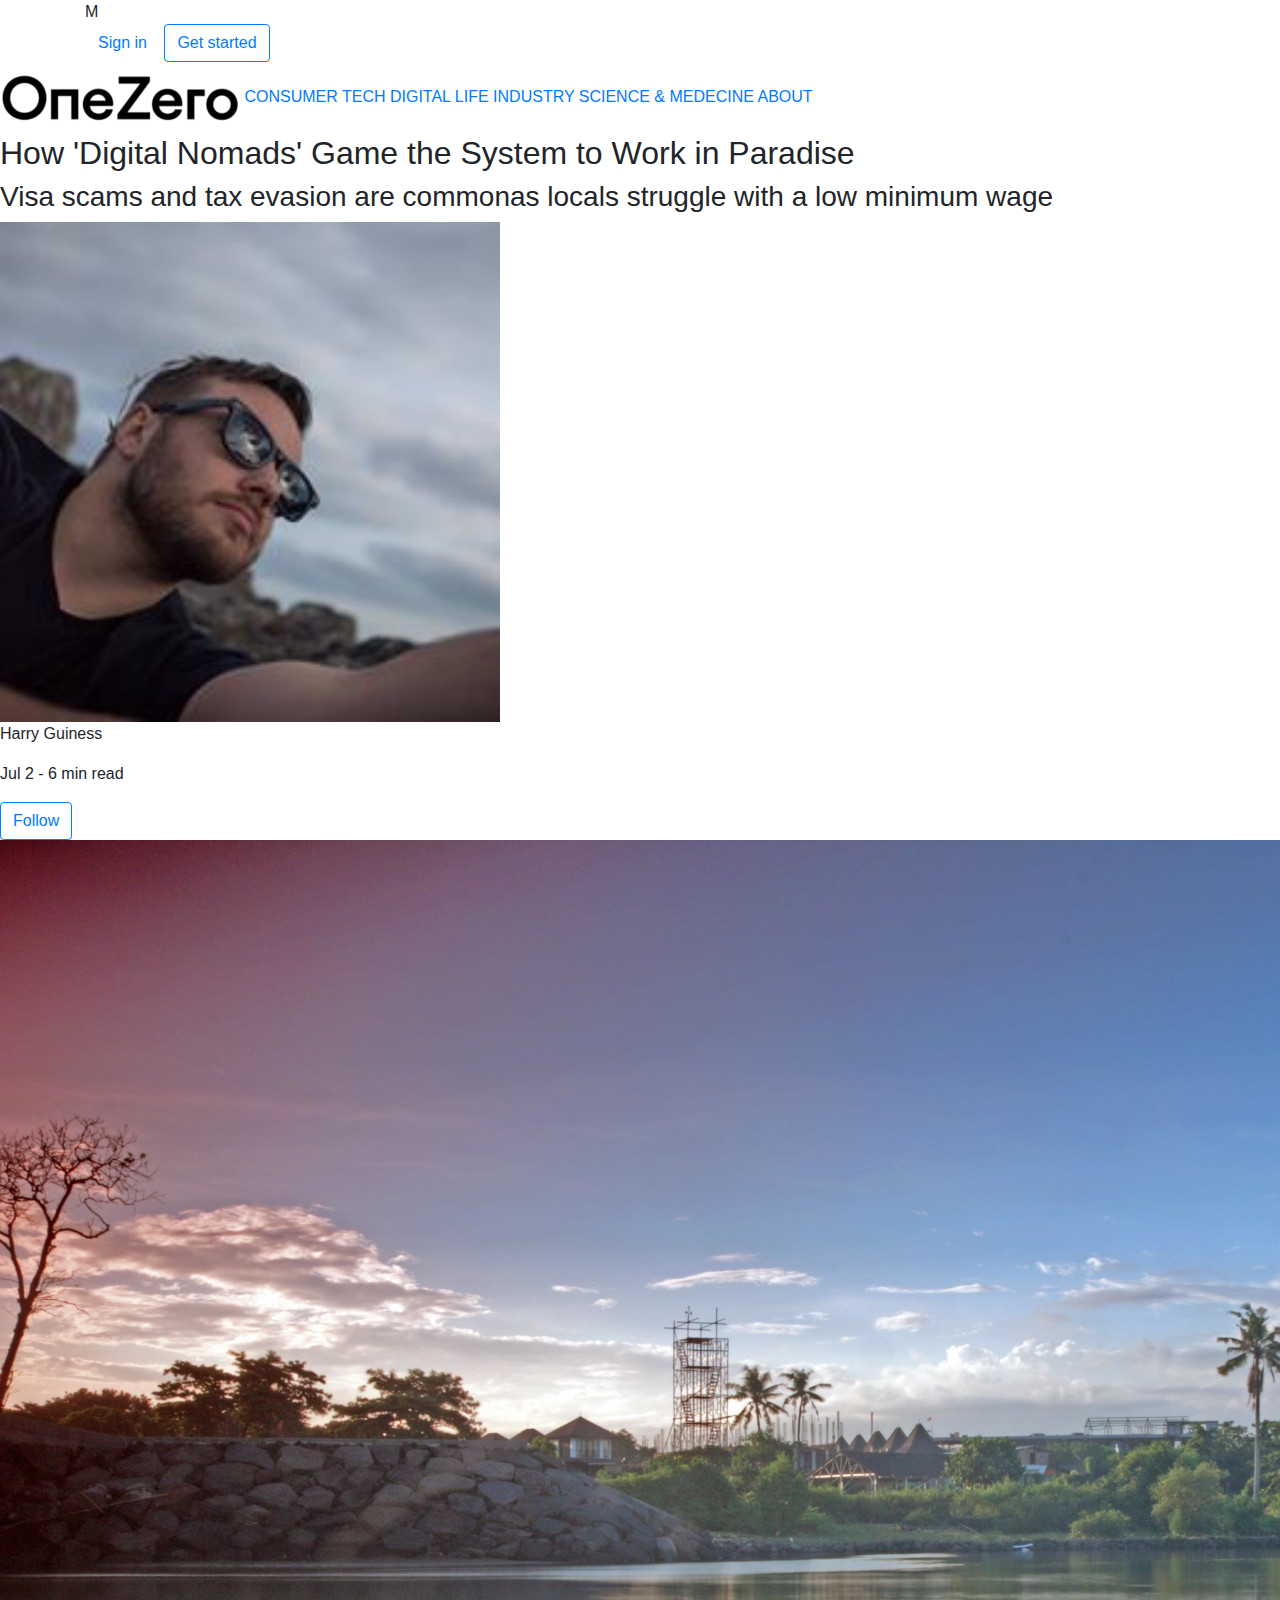
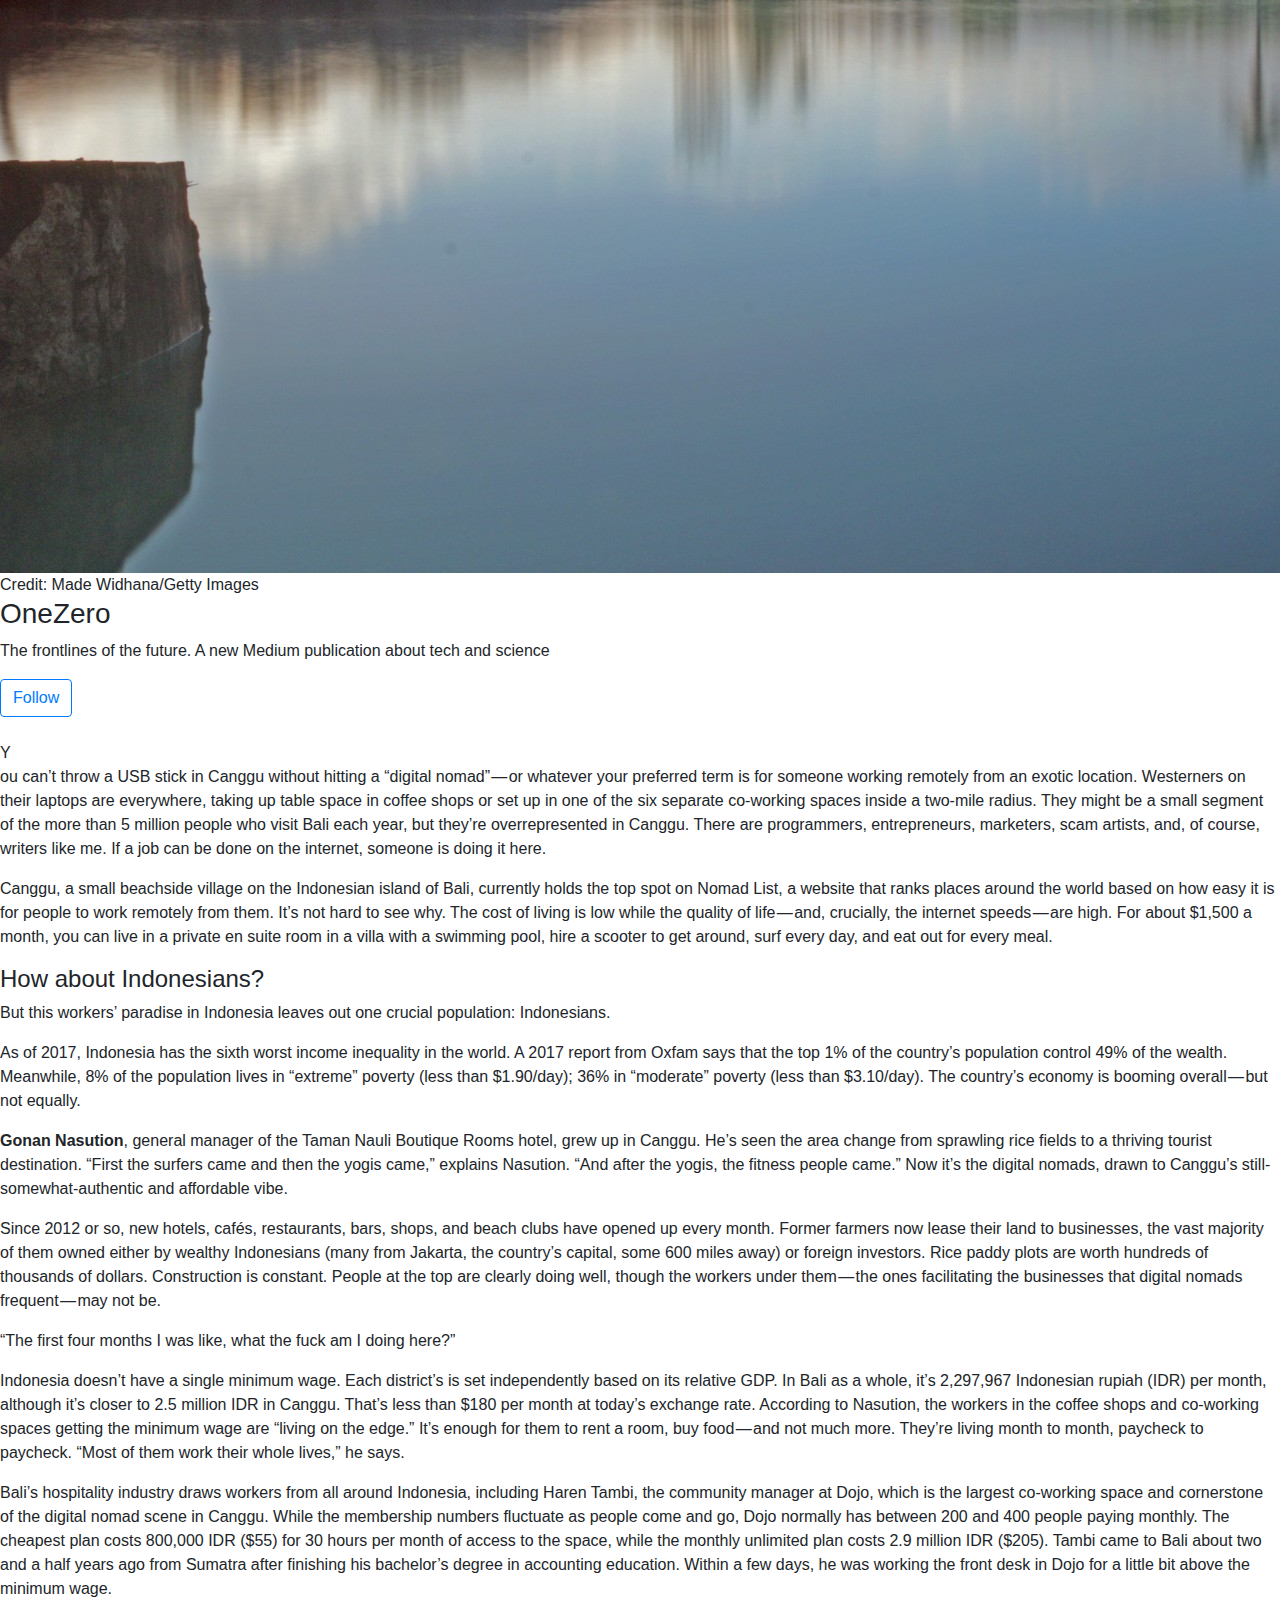
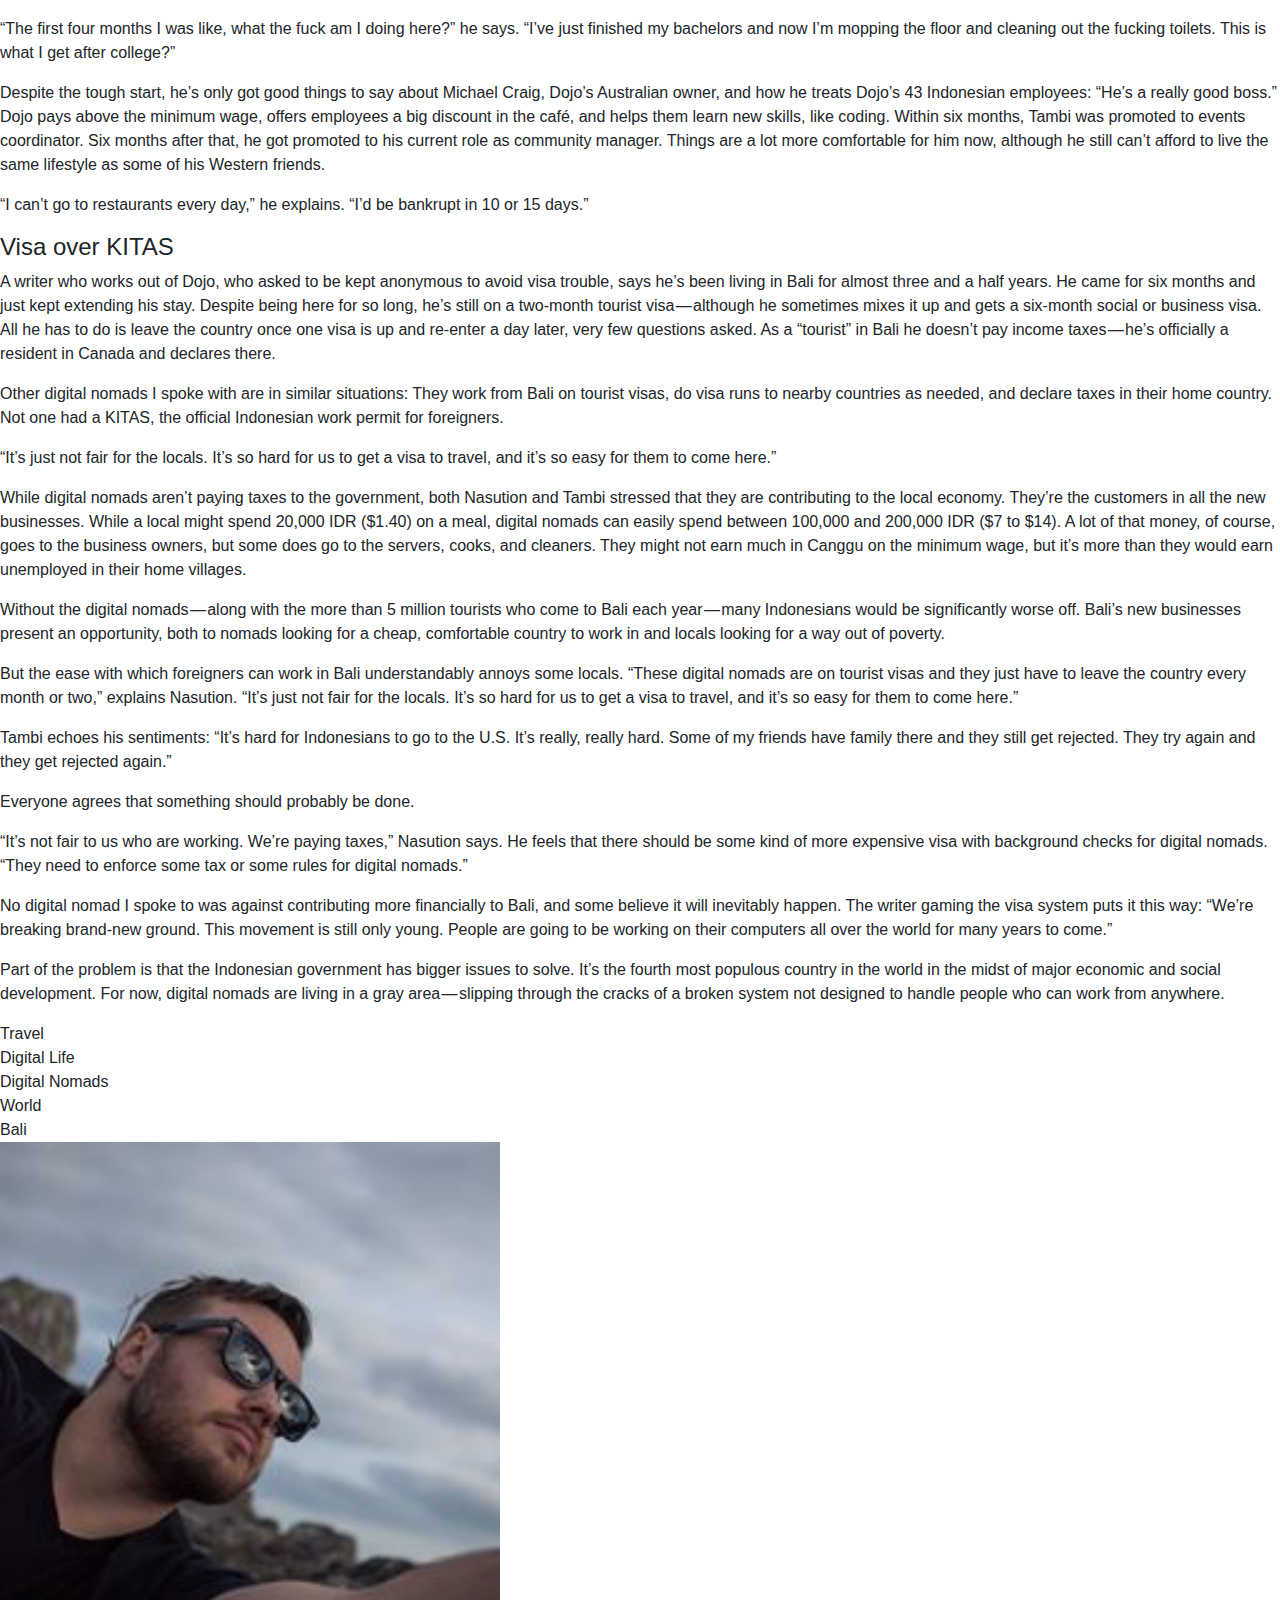
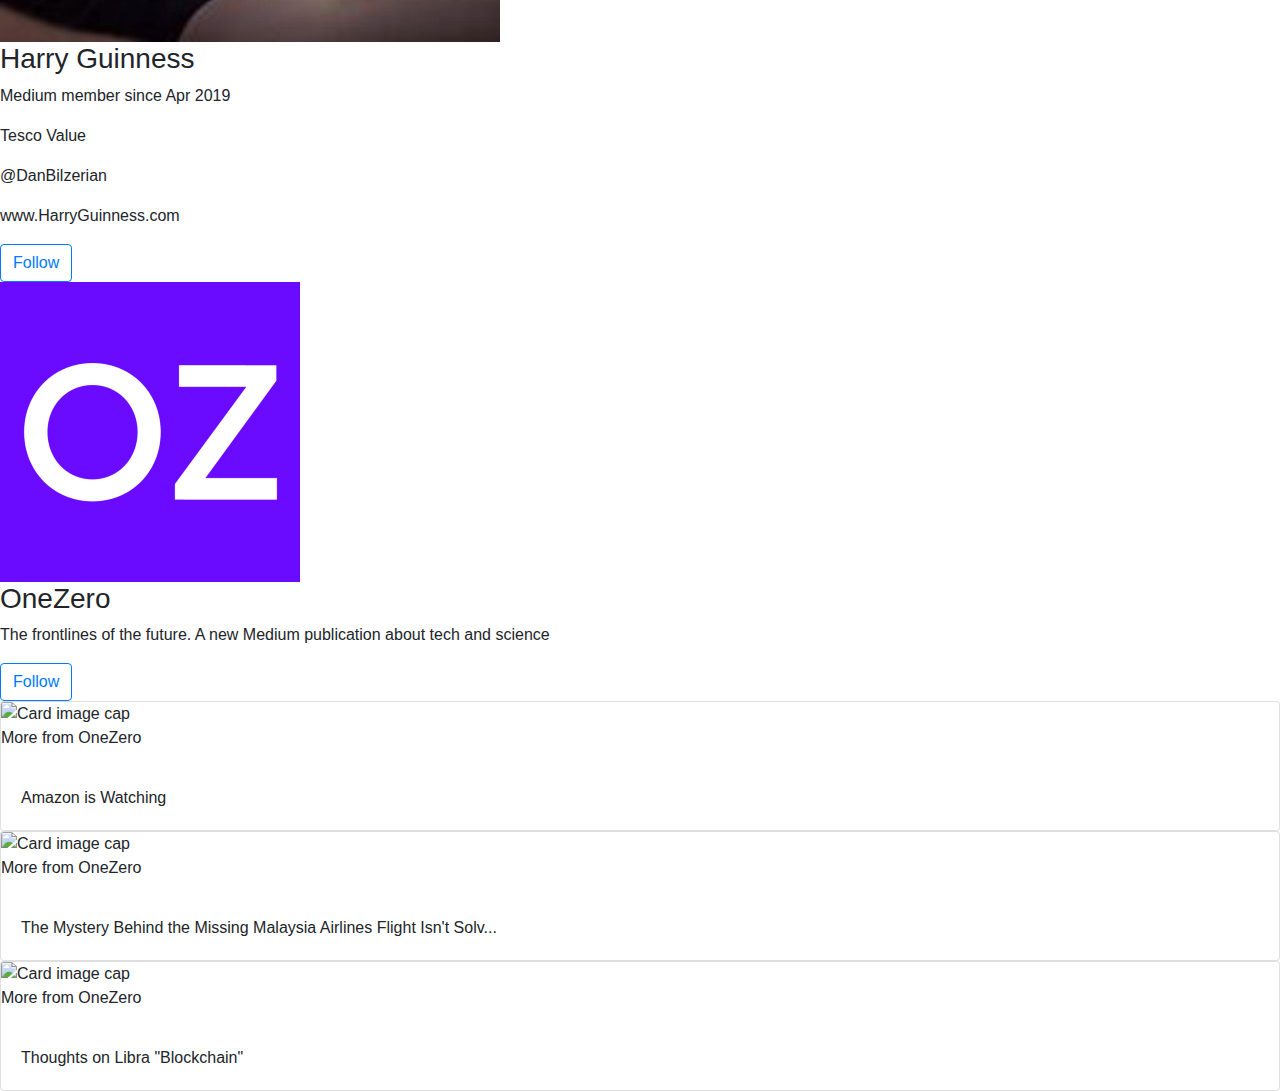
==== Integration - Reproduire une page/index.html @ c88a00ce "Add files via upload" ====
<!DOCTYPE html>
<html lang="en">
<head>
    <meta charset="UTF-8">
    <meta name="viewport" content="width=device-width, initial-scale=1.0">
    <link rel="stylesheet" href="https://stackpath.bootstrapcdn.com/bootstrap/4.3.0/css/bootstrap.min.css">
    <script src="https://code.jquery.com/jquery-3.3.1.slim.min.js"></script>
    <script src="https://cdnjs.cloudflare.com/ajax/libs/popper.js/1.14.7/umd/popper.min.js"></script>
    <script src="https://stackpath.bootstrapcdn.com/bootstrap/4.3.0/js/bootstrap.min.js"></script>
    <link rel="stylesheet" href="style.css">
    <title>Document</title>
</head>
<body>
    <header>
        <div class="container barre-haut">
            <div class="M haut-gauche">M</div>
            <button type="button" class="btn btn-link">Sign in</button>
            <button type="button" class="btn btn-outline-primary">Get started</button>
        </div>
        <nav class="barre-bas">
            <img src="one-zero.png" alt="">
            <a href="">CONSUMER TECH</a>
            <a href="">DIGITAL LIFE</a>
            <a href="">INDUSTRY</a>
            <a href="">SCIENCE & MEDECINE</a>
            <a href="">ABOUT</a>
        </nav>
    </header>
    <section class="titre">
        <h2>How 'Digital Nomads' Game the System to Work in Paradise</h2>
        <h3>Visa scams and tax evasion are commonas locals struggle with a low minimum wage</h3>
    </section>
    <aside class="section-auteur">
        <img src="harry.jpg" alt="">
        <div class="auteur">
            <p>Harry Guiness</p>
            <p>Jul 2 - 6 min read</p>
        </div>    
        <button type="button" class="btn btn-outline-primary">Follow</button>
    </aside>
    <section class="image">
        <img src="paradise.jpg" alt="">
        <figcaption>Credit: Made Widhana/Getty Images</figcaption>
    </section>
    <section class="page-principale">
        <aside>
            <div class="aside-haut">
                <h3>OneZero</h3>
                <p>The frontlines of the future. A new Medium publication about tech and science</p>
                <button type="button" class="btn btn-outline-primary">Follow</button>
            </div>
            <div class="aside-bas">
                <img src="" alt="">
                <img src="" alt="">
                <img src="" alt="">
                <img src="" alt="">
            </div>    
        </aside>
        <section class="article">
            <span>Y</span><p>ou can’t throw a USB stick in Canggu without hitting a “digital nomad” — or whatever your preferred term is for someone working remotely from an exotic location. Westerners on their laptops are everywhere, taking up table space in coffee shops or set up in one of the six separate co-working spaces inside a two-mile radius. They might be a small segment of the more than 5 million people who visit Bali each year, but they’re overrepresented in Canggu. There are programmers, entrepreneurs, marketers, scam artists, and, of course, writers like me. If a job can be done on the internet, someone is doing it here.</p>
            <p>Canggu, a small beachside village on the Indonesian island of Bali, currently holds the top spot on Nomad List, a website that ranks places around the world based on how easy it is for people to work remotely from them. It’s not hard to see why. The cost of living is low while the quality of life — and, crucially, the internet speeds — are high. For about $1,500 a month, you can live in a private en suite room in a villa with a swimming pool, hire a scooter to get around, surf every day, and eat out for every meal.</p>
            <h4>How about Indonesians?</h4>
            <p>But this workers’ paradise in Indonesia leaves out one crucial population: Indonesians.</p>
            <p>As of 2017, Indonesia has the sixth worst income inequality in the world. A 2017 report from Oxfam says that the top 1% of the country’s population control 49% of the wealth. Meanwhile, 8% of the population lives in “extreme” poverty (less than $1.90/day); 36% in “moderate” poverty (less than $3.10/day). The country’s economy is booming overall — but not equally.</p>
            <p><strong>Gonan Nasution</strong>, general manager of the Taman Nauli Boutique Rooms hotel, grew up in Canggu. He’s seen the area change from sprawling rice fields to a thriving tourist destination. “First the surfers came and then the yogis came,” explains Nasution. “And after the yogis, the fitness people came.” Now it’s the digital nomads, drawn to Canggu’s still-somewhat-authentic and affordable vibe.</p>
            <p>Since 2012 or so, new hotels, cafés, restaurants, bars, shops, and beach clubs have opened up every month. Former farmers now lease their land to businesses, the vast majority of them owned either by wealthy Indonesians (many from Jakarta, the country’s capital, some 600 miles away) or foreign investors. Rice paddy plots are worth hundreds of thousands of dollars. Construction is constant. People at the top are clearly doing well, though the workers under them — the ones facilitating the businesses that digital nomads frequent — may not be.</p>
            <blockquote>“The first four months I was like, what the fuck am I doing here?”</blockquote>
            <p>Indonesia doesn’t have a single minimum wage. Each district’s is set independently based on its relative GDP. In Bali as a whole, it’s 2,297,967 Indonesian rupiah (IDR) per month, although it’s closer to 2.5 million IDR in Canggu. That’s less than $180 per month at today’s exchange rate. According to Nasution, the workers in the coffee shops and co-working spaces getting the minimum wage are “living on the edge.” It’s enough for them to rent a room, buy food — and not much more. They’re living month to month, paycheck to paycheck. “Most of them work their whole lives,” he says.</p>
            <p>Bali’s hospitality industry draws workers from all around Indonesia, including Haren Tambi, the community manager at Dojo, which is the largest co-working space and cornerstone of the digital nomad scene in Canggu. While the membership numbers fluctuate as people come and go, Dojo normally has between 200 and 400 people paying monthly. The cheapest plan costs 800,000 IDR ($55) for 30 hours per month of access to the space, while the monthly unlimited plan costs 2.9 million IDR ($205). Tambi came to Bali about two and a half years ago from Sumatra after finishing his bachelor’s degree in accounting education. Within a few days, he was working the front desk in Dojo for a little bit above the minimum wage.</p>
            <p>“The first four months I was like, what the fuck am I doing here?” he says. “I’ve just finished my bachelors and now I’m mopping the floor and cleaning out the fucking toilets. This is what I get after college?”</p>
            <p>Despite the tough start, he’s only got good things to say about Michael Craig, Dojo’s Australian owner, and how he treats Dojo’s 43 Indonesian employees: “He’s a really good boss.” Dojo pays above the minimum wage, offers employees a big discount in the café, and helps them learn new skills, like coding. Within six months, Tambi was promoted to events coordinator. Six months after that, he got promoted to his current role as community manager. Things are a lot more comfortable for him now, although he still can’t afford to live the same lifestyle as some of his Western friends.</p>
            <p>“I can’t go to restaurants every day,” he explains. “I’d be bankrupt in 10 or 15 days.”</p>
            <h4>Visa over KITAS</h4>
            <p>A writer who works out of Dojo, who asked to be kept anonymous to avoid visa trouble, says he’s been living in Bali for almost three and a half years. He came for six months and just kept extending his stay. Despite being here for so long, he’s still on a two-month tourist visa — although he sometimes mixes it up and gets a six-month social or business visa. All he has to do is leave the country once one visa is up and re-enter a day later, very few questions asked. As a “tourist” in Bali he doesn’t pay income taxes — he’s officially a resident in Canada and declares there.</p>
            <p>Other digital nomads I spoke with are in similar situations: They work from Bali on tourist visas, do visa runs to nearby countries as needed, and declare taxes in their home country. Not one had a KITAS, the official Indonesian work permit for foreigners.</p>
            <blockquote>“It’s just not fair for the locals. It’s so hard for us to get a visa to travel, and it’s so easy for them to come here.”</blockquote>
            <p>While digital nomads aren’t paying taxes to the government, both Nasution and Tambi stressed that they are contributing to the local economy. They’re the customers in all the new businesses. While a local might spend 20,000 IDR ($1.40) on a meal, digital nomads can easily spend between 100,000 and 200,000 IDR ($7 to $14). A lot of that money, of course, goes to the business owners, but some does go to the servers, cooks, and cleaners. They might not earn much in Canggu on the minimum wage, but it’s more than they would earn unemployed in their home villages.</p>
            <p>Without the digital nomads — along with the more than 5 million tourists who come to Bali each year — many Indonesians would be significantly worse off. Bali’s new businesses present an opportunity, both to nomads looking for a cheap, comfortable country to work in and locals looking for a way out of poverty.</p>
            <p>But the ease with which foreigners can work in Bali understandably annoys some locals. “These digital nomads are on tourist visas and they just have to leave the country every month or two,” explains Nasution. “It’s just not fair for the locals. It’s so hard for us to get a visa to travel, and it’s so easy for them to come here.”</p>
            <p>Tambi echoes his sentiments: “It’s hard for Indonesians to go to the U.S. It’s really, really hard. Some of my friends have family there and they still get rejected. They try again and they get rejected again.”</p>
            <p>Everyone agrees that something should probably be done.</p>
            <p>“It’s not fair to us who are working. We’re paying taxes,” Nasution says. He feels that there should be some kind of more expensive visa with background checks for digital nomads. “They need to enforce some tax or some rules for digital nomads.”</p>
            <p>No digital nomad I spoke to was against contributing more financially to Bali, and some believe it will inevitably happen. The writer gaming the visa system puts it this way: “We’re breaking brand-new ground. This movement is still only young. People are going to be working on their computers all over the world for many years to come.”</p>
            <p>Part of the problem is that the Indonesian government has bigger issues to solve. It’s the fourth most populous country in the world in the midst of major economic and social development. For now, digital nomads are living in a gray area — slipping through the cracks of a broken system not designed to handle people who can work from anywhere.</p>
        </section>
        <div class="mots-clefs">
            <div class="tags">Travel</div>
            <div class="tags">Digital Life</div>
            <div class="tags">Digital Nomads</div>
            <div class="tags">World</div>
            <div class="tags">Bali</div>
        </div>
    </section>
    <footer>
        <div class="footer-haut">
            <div class="haut-gauche">
                <img src="harry.jpg" alt="">
                <div class="centre">
                    <h3>Harry Guinness</h3>
                    <p>Medium member since Apr 2019</p>
                    <p>Tesco Value</p>
                    <p>@DanBilzerian</p>
                    <p>www.HarryGuinness.com</p>
                </div>
                <button type="button" class="btn btn-outline-primary">Follow</button>
            </div>
            <div class="haut-gauche">
                <img src="oz.png" alt="">
                <div class="centre">
                    <h3>OneZero</h3>
                    <p>The frontlines of the future. A new Medium publication about tech and science</p>
                </div>
                <button type="button" class="btn btn-outline-primary">Follow</button>
            </div>
        </div>
        <div class="footer-bas">
            <div class="card">
                <img class="card-img-top" src="/images/pathToYourImage.png" alt="Card image cap">
                <p class="font-weight-light">More from OneZero</p>
                <div class="card-body"> Amazon is Watching </div>
            </div>
            <div class="card">
                <img class="card-img-top" src="/images/pathToYourImage.png" alt="Card image cap">
                <p class="font-weight-light">More from OneZero</p>
                <div class="card-body"> The Mystery Behind the Missing Malaysia Airlines Flight Isn't Solv... </div>
            </div>
            <div class="card">
                <img class="card-img-top" src="/images/pathToYourImage.png" alt="Card image cap">
                <p class="font-weight-light">More from OneZero</p>
                <div class="card-body"> Thoughts on Libra "Blockchain" </div>
            </div>  
        </div>
    </footer>
</body>
</html>
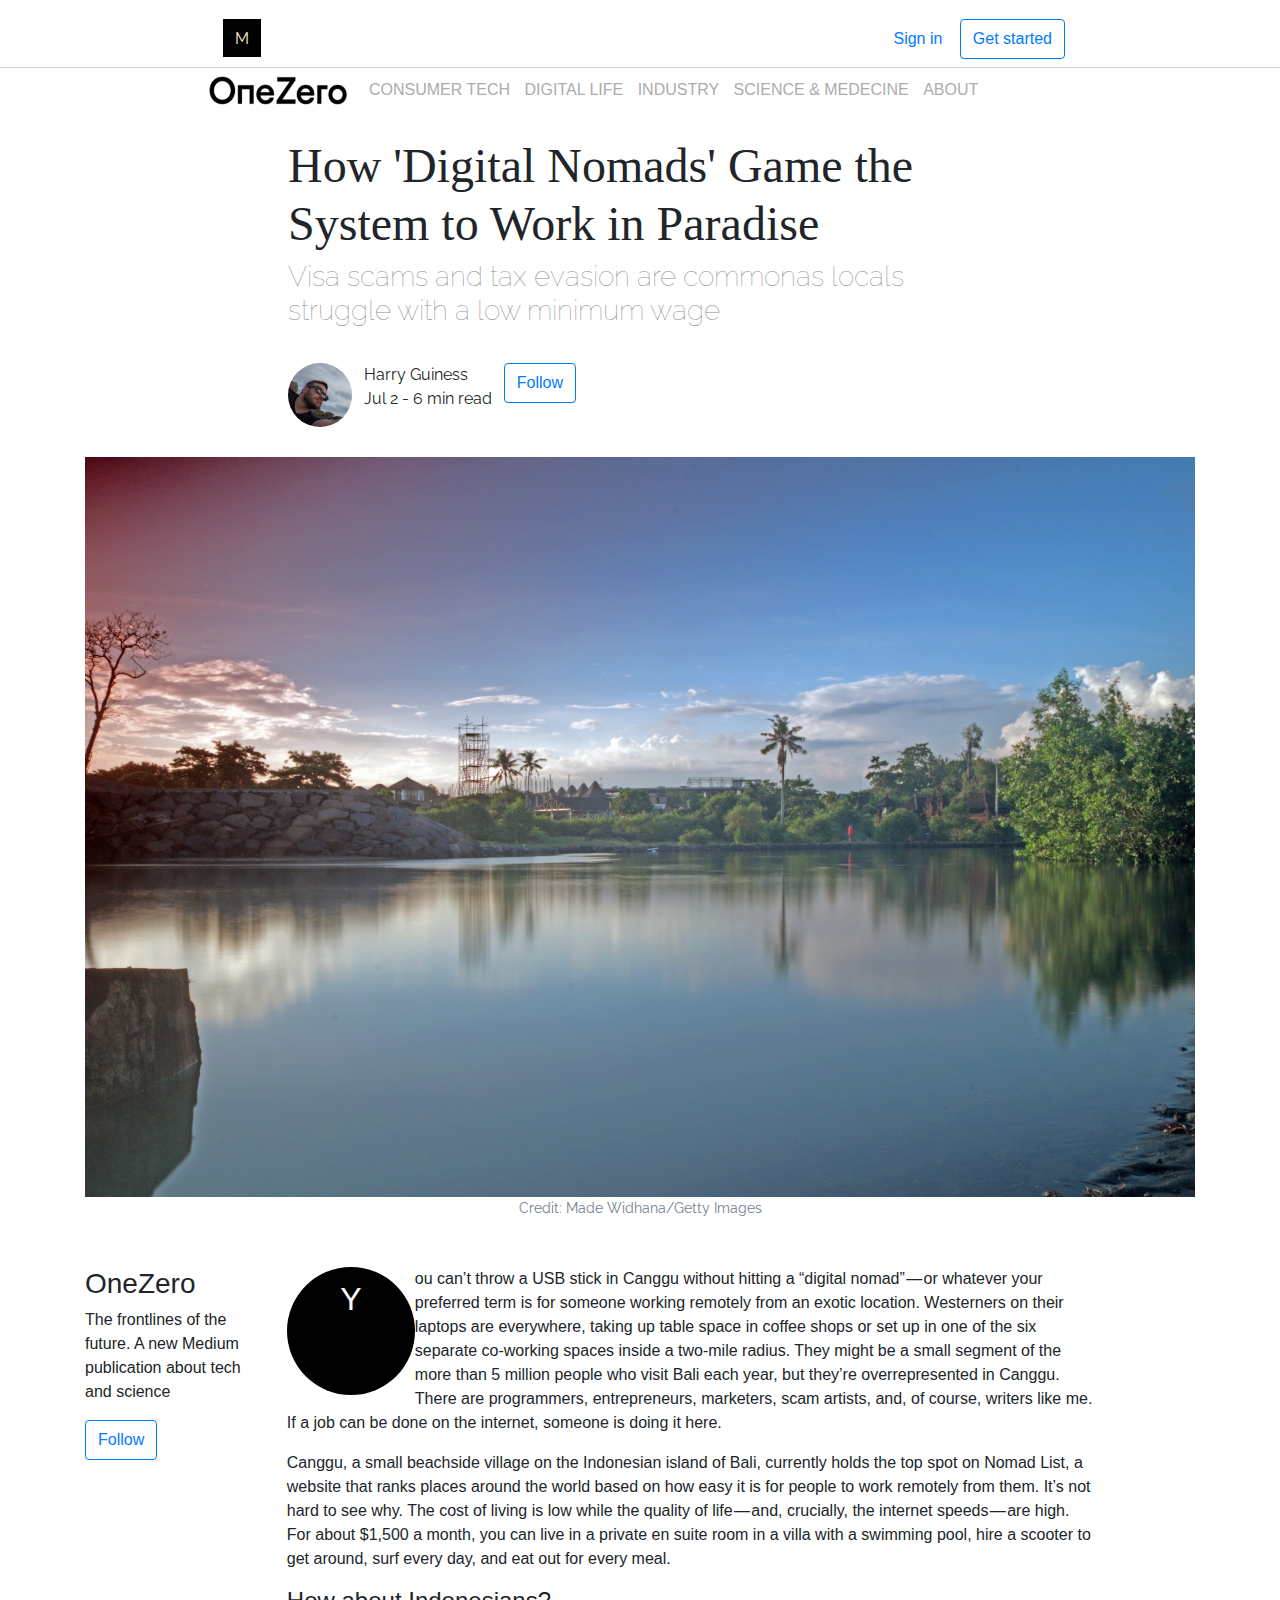
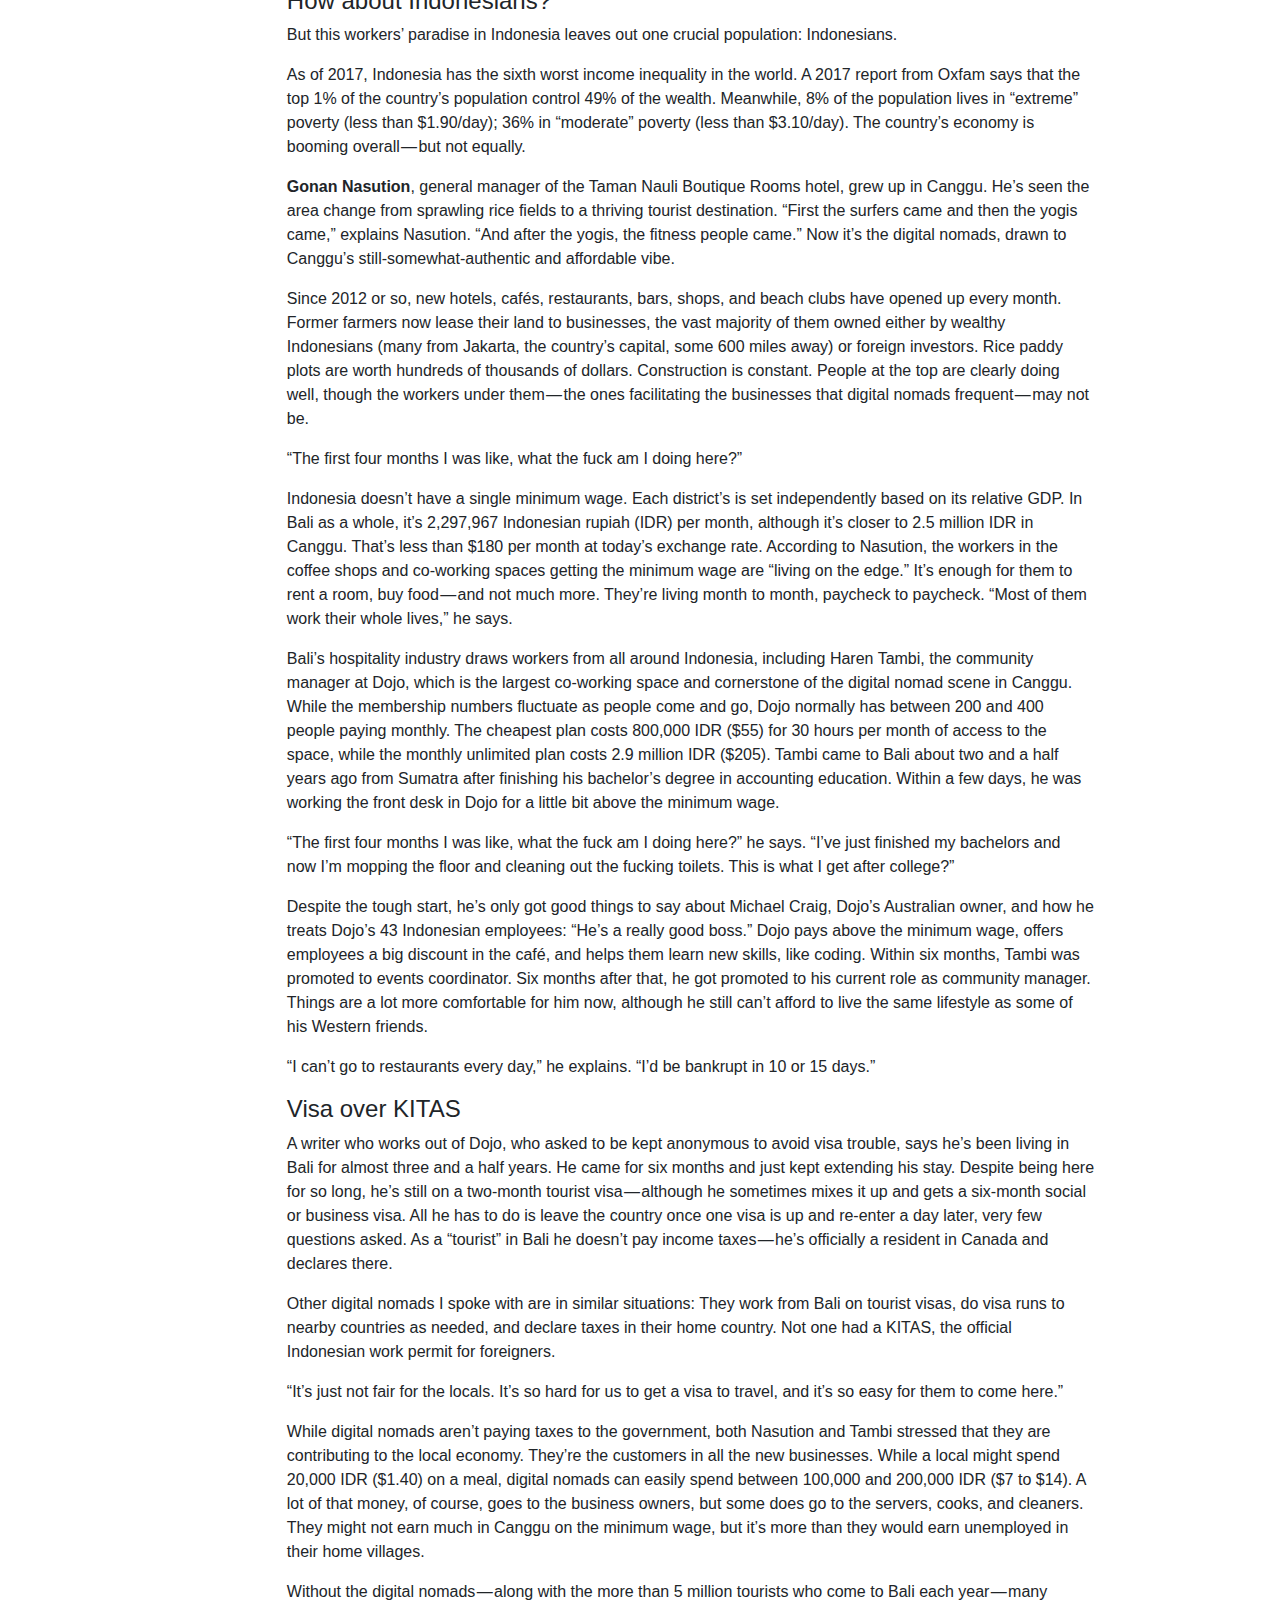
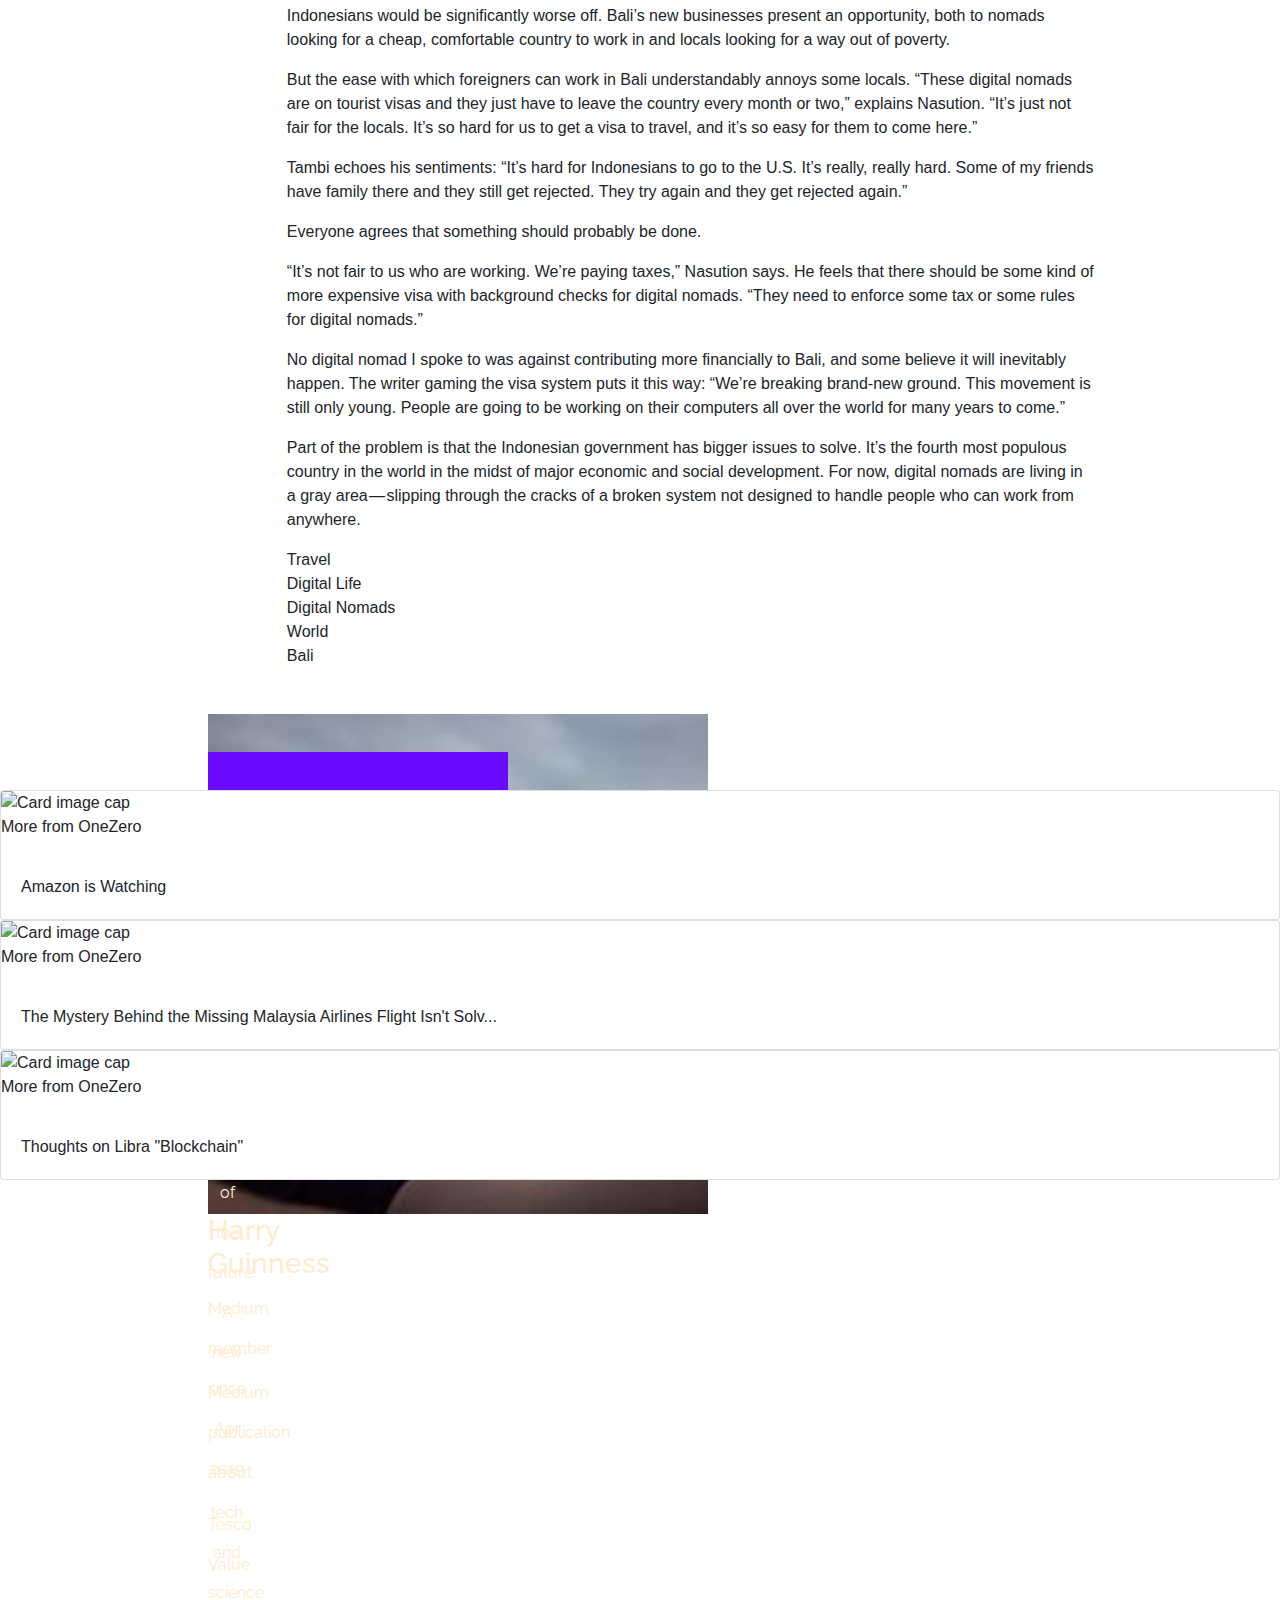
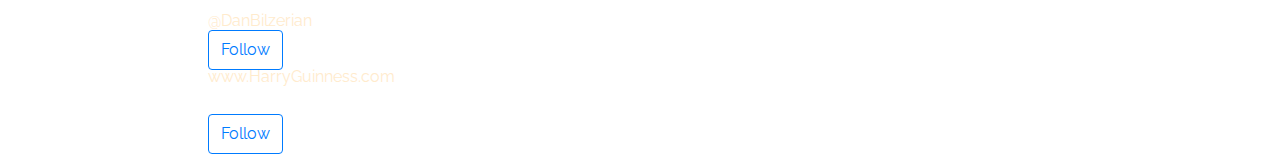
==== commit 436182d4: "Add files via upload" ====
--- a/Integration - Reproduire une page/index.html
+++ b/Integration - Reproduire une page/index.html
@@ -1,5 +1,6 @@
 <!DOCTYPE html>
 <html lang="en">
+
 <head>
     <meta charset="UTF-8">
     <meta name="viewport" content="width=device-width, initial-scale=1.0">
@@ -7,42 +8,52 @@
     <script src="https://code.jquery.com/jquery-3.3.1.slim.min.js"></script>
     <script src="https://cdnjs.cloudflare.com/ajax/libs/popper.js/1.14.7/umd/popper.min.js"></script>
     <script src="https://stackpath.bootstrapcdn.com/bootstrap/4.3.0/js/bootstrap.min.js"></script>
+    <link href="https://fonts.googleapis.com/css2?family=Raleway:wght@200&display=swap" rel="stylesheet"> 
     <link rel="stylesheet" href="style.css">
     <title>Document</title>
 </head>
+
 <body>
     <header>
-        <div class="container barre-haut">
+        <div class="container-fluid barre-haut">
             <div class="M haut-gauche">M</div>
-            <button type="button" class="btn btn-link">Sign in</button>
-            <button type="button" class="btn btn-outline-primary">Get started</button>
+            <div class="haut-droit">
+                <button type="button" class="btn btn-link">Sign in</button>
+                <button type="button" class="btn btn-outline-primary">Get started</button>
+            </div>
         </div>
         <nav class="barre-bas">
             <img src="one-zero.png" alt="">
-            <a href="">CONSUMER TECH</a>
-            <a href="">DIGITAL LIFE</a>
-            <a href="">INDUSTRY</a>
-            <a href="">SCIENCE & MEDECINE</a>
-            <a href="">ABOUT</a>
+            <div class="liens">
+                <a href="">CONSUMER TECH</a>
+                <a href="">DIGITAL LIFE</a>
+                <a href="">INDUSTRY</a>
+                <a href="">SCIENCE & MEDECINE</a>
+                <a href="">ABOUT</a>
+            </div>
         </nav>
     </header>
-    <section class="titre">
-        <h2>How 'Digital Nomads' Game the System to Work in Paradise</h2>
-        <h3>Visa scams and tax evasion are commonas locals struggle with a low minimum wage</h3>
+    <section class="container TITRE">
+        <div class="titre">
+            <h2 class="text-break">How 'Digital Nomads' Game the System to Work in Paradise</h2>
+            <h3 class="text-break">Visa scams and tax evasion are commonas locals struggle with a low minimum wage</h3>
+        </div>
+        <aside class="section-auteur">
+            <img src="harry.jpg" alt="">
+            <div class="auteur">
+                <p>Harry Guiness</p>
+                <p>Jul 2 - 6 min read</p>
+            </div>
+            <button type="button" class="btn btn-outline-primary">Follow</button>
+        </aside>
     </section>
-    <aside class="section-auteur">
-        <img src="harry.jpg" alt="">
-        <div class="auteur">
-            <p>Harry Guiness</p>
-            <p>Jul 2 - 6 min read</p>
-        </div>    
-        <button type="button" class="btn btn-outline-primary">Follow</button>
-    </aside>
-    <section class="image">
-        <img src="paradise.jpg" alt="">
-        <figcaption>Credit: Made Widhana/Getty Images</figcaption>
+    <section>
+        <div class="container-fluid image">
+            <img src="paradise.jpg" alt="">
+            <figcaption>Credit: Made Widhana/Getty Images</figcaption>
+        </div>
     </section>
-    <section class="page-principale">
+    <section class="container page-principale">
         <aside>
             <div class="aside-haut">
                 <h3>OneZero</h3>
@@ -54,34 +65,104 @@
                 <img src="" alt="">
                 <img src="" alt="">
                 <img src="" alt="">
-            </div>    
+            </div>
         </aside>
         <section class="article">
-            <span>Y</span><p>ou can’t throw a USB stick in Canggu without hitting a “digital nomad” — or whatever your preferred term is for someone working remotely from an exotic location. Westerners on their laptops are everywhere, taking up table space in coffee shops or set up in one of the six separate co-working spaces inside a two-mile radius. They might be a small segment of the more than 5 million people who visit Bali each year, but they’re overrepresented in Canggu. There are programmers, entrepreneurs, marketers, scam artists, and, of course, writers like me. If a job can be done on the internet, someone is doing it here.</p>
-            <p>Canggu, a small beachside village on the Indonesian island of Bali, currently holds the top spot on Nomad List, a website that ranks places around the world based on how easy it is for people to work remotely from them. It’s not hard to see why. The cost of living is low while the quality of life — and, crucially, the internet speeds — are high. For about $1,500 a month, you can live in a private en suite room in a villa with a swimming pool, hire a scooter to get around, surf every day, and eat out for every meal.</p>
+            
+            <p><span>Y</span>ou can’t throw a USB stick in Canggu without hitting a “digital nomad” — or whatever your preferred term
+                is for someone working remotely from an exotic location. Westerners on their laptops are everywhere,
+                taking up table space in coffee shops or set up in one of the six separate co-working spaces inside a
+                two-mile radius. They might be a small segment of the more than 5 million people who visit Bali each
+                year, but they’re overrepresented in Canggu. There are programmers, entrepreneurs, marketers, scam
+                artists, and, of course, writers like me. If a job can be done on the internet, someone is doing it
+                here.</p>
+            <p>Canggu, a small beachside village on the Indonesian island of Bali, currently holds the top spot on Nomad
+                List, a website that ranks places around the world based on how easy it is for people to work remotely
+                from them. It’s not hard to see why. The cost of living is low while the quality of life — and,
+                crucially, the internet speeds — are high. For about $1,500 a month, you can live in a private en suite
+                room in a villa with a swimming pool, hire a scooter to get around, surf every day, and eat out for
+                every meal.</p>
             <h4>How about Indonesians?</h4>
             <p>But this workers’ paradise in Indonesia leaves out one crucial population: Indonesians.</p>
-            <p>As of 2017, Indonesia has the sixth worst income inequality in the world. A 2017 report from Oxfam says that the top 1% of the country’s population control 49% of the wealth. Meanwhile, 8% of the population lives in “extreme” poverty (less than $1.90/day); 36% in “moderate” poverty (less than $3.10/day). The country’s economy is booming overall — but not equally.</p>
-            <p><strong>Gonan Nasution</strong>, general manager of the Taman Nauli Boutique Rooms hotel, grew up in Canggu. He’s seen the area change from sprawling rice fields to a thriving tourist destination. “First the surfers came and then the yogis came,” explains Nasution. “And after the yogis, the fitness people came.” Now it’s the digital nomads, drawn to Canggu’s still-somewhat-authentic and affordable vibe.</p>
-            <p>Since 2012 or so, new hotels, cafés, restaurants, bars, shops, and beach clubs have opened up every month. Former farmers now lease their land to businesses, the vast majority of them owned either by wealthy Indonesians (many from Jakarta, the country’s capital, some 600 miles away) or foreign investors. Rice paddy plots are worth hundreds of thousands of dollars. Construction is constant. People at the top are clearly doing well, though the workers under them — the ones facilitating the businesses that digital nomads frequent — may not be.</p>
+            <p>As of 2017, Indonesia has the sixth worst income inequality in the world. A 2017 report from Oxfam says
+                that the top 1% of the country’s population control 49% of the wealth. Meanwhile, 8% of the population
+                lives in “extreme” poverty (less than $1.90/day); 36% in “moderate” poverty (less than $3.10/day). The
+                country’s economy is booming overall — but not equally.</p>
+            <p><strong>Gonan Nasution</strong>, general manager of the Taman Nauli Boutique Rooms hotel, grew up in
+                Canggu. He’s seen the area change from sprawling rice fields to a thriving tourist destination. “First
+                the surfers came and then the yogis came,” explains Nasution. “And after the yogis, the fitness people
+                came.” Now it’s the digital nomads, drawn to Canggu’s still-somewhat-authentic and affordable vibe.</p>
+            <p>Since 2012 or so, new hotels, cafés, restaurants, bars, shops, and beach clubs have opened up every
+                month. Former farmers now lease their land to businesses, the vast majority of them owned either by
+                wealthy Indonesians (many from Jakarta, the country’s capital, some 600 miles away) or foreign
+                investors. Rice paddy plots are worth hundreds of thousands of dollars. Construction is constant. People
+                at the top are clearly doing well, though the workers under them — the ones facilitating the businesses
+                that digital nomads frequent — may not be.</p>
             <blockquote>“The first four months I was like, what the fuck am I doing here?”</blockquote>
-            <p>Indonesia doesn’t have a single minimum wage. Each district’s is set independently based on its relative GDP. In Bali as a whole, it’s 2,297,967 Indonesian rupiah (IDR) per month, although it’s closer to 2.5 million IDR in Canggu. That’s less than $180 per month at today’s exchange rate. According to Nasution, the workers in the coffee shops and co-working spaces getting the minimum wage are “living on the edge.” It’s enough for them to rent a room, buy food — and not much more. They’re living month to month, paycheck to paycheck. “Most of them work their whole lives,” he says.</p>
-            <p>Bali’s hospitality industry draws workers from all around Indonesia, including Haren Tambi, the community manager at Dojo, which is the largest co-working space and cornerstone of the digital nomad scene in Canggu. While the membership numbers fluctuate as people come and go, Dojo normally has between 200 and 400 people paying monthly. The cheapest plan costs 800,000 IDR ($55) for 30 hours per month of access to the space, while the monthly unlimited plan costs 2.9 million IDR ($205). Tambi came to Bali about two and a half years ago from Sumatra after finishing his bachelor’s degree in accounting education. Within a few days, he was working the front desk in Dojo for a little bit above the minimum wage.</p>
-            <p>“The first four months I was like, what the fuck am I doing here?” he says. “I’ve just finished my bachelors and now I’m mopping the floor and cleaning out the fucking toilets. This is what I get after college?”</p>
-            <p>Despite the tough start, he’s only got good things to say about Michael Craig, Dojo’s Australian owner, and how he treats Dojo’s 43 Indonesian employees: “He’s a really good boss.” Dojo pays above the minimum wage, offers employees a big discount in the café, and helps them learn new skills, like coding. Within six months, Tambi was promoted to events coordinator. Six months after that, he got promoted to his current role as community manager. Things are a lot more comfortable for him now, although he still can’t afford to live the same lifestyle as some of his Western friends.</p>
+            <p>Indonesia doesn’t have a single minimum wage. Each district’s is set independently based on its relative
+                GDP. In Bali as a whole, it’s 2,297,967 Indonesian rupiah (IDR) per month, although it’s closer to 2.5
+                million IDR in Canggu. That’s less than $180 per month at today’s exchange rate. According to Nasution,
+                the workers in the coffee shops and co-working spaces getting the minimum wage are “living on the edge.”
+                It’s enough for them to rent a room, buy food — and not much more. They’re living month to month,
+                paycheck to paycheck. “Most of them work their whole lives,” he says.</p>
+            <p>Bali’s hospitality industry draws workers from all around Indonesia, including Haren Tambi, the community
+                manager at Dojo, which is the largest co-working space and cornerstone of the digital nomad scene in
+                Canggu. While the membership numbers fluctuate as people come and go, Dojo normally has between 200 and
+                400 people paying monthly. The cheapest plan costs 800,000 IDR ($55) for 30 hours per month of access to
+                the space, while the monthly unlimited plan costs 2.9 million IDR ($205). Tambi came to Bali about two
+                and a half years ago from Sumatra after finishing his bachelor’s degree in accounting education. Within
+                a few days, he was working the front desk in Dojo for a little bit above the minimum wage.</p>
+            <p>“The first four months I was like, what the fuck am I doing here?” he says. “I’ve just finished my
+                bachelors and now I’m mopping the floor and cleaning out the fucking toilets. This is what I get after
+                college?”</p>
+            <p>Despite the tough start, he’s only got good things to say about Michael Craig, Dojo’s Australian owner,
+                and how he treats Dojo’s 43 Indonesian employees: “He’s a really good boss.” Dojo pays above the minimum
+                wage, offers employees a big discount in the café, and helps them learn new skills, like coding. Within
+                six months, Tambi was promoted to events coordinator. Six months after that, he got promoted to his
+                current role as community manager. Things are a lot more comfortable for him now, although he still
+                can’t afford to live the same lifestyle as some of his Western friends.</p>
             <p>“I can’t go to restaurants every day,” he explains. “I’d be bankrupt in 10 or 15 days.”</p>
             <h4>Visa over KITAS</h4>
-            <p>A writer who works out of Dojo, who asked to be kept anonymous to avoid visa trouble, says he’s been living in Bali for almost three and a half years. He came for six months and just kept extending his stay. Despite being here for so long, he’s still on a two-month tourist visa — although he sometimes mixes it up and gets a six-month social or business visa. All he has to do is leave the country once one visa is up and re-enter a day later, very few questions asked. As a “tourist” in Bali he doesn’t pay income taxes — he’s officially a resident in Canada and declares there.</p>
-            <p>Other digital nomads I spoke with are in similar situations: They work from Bali on tourist visas, do visa runs to nearby countries as needed, and declare taxes in their home country. Not one had a KITAS, the official Indonesian work permit for foreigners.</p>
-            <blockquote>“It’s just not fair for the locals. It’s so hard for us to get a visa to travel, and it’s so easy for them to come here.”</blockquote>
-            <p>While digital nomads aren’t paying taxes to the government, both Nasution and Tambi stressed that they are contributing to the local economy. They’re the customers in all the new businesses. While a local might spend 20,000 IDR ($1.40) on a meal, digital nomads can easily spend between 100,000 and 200,000 IDR ($7 to $14). A lot of that money, of course, goes to the business owners, but some does go to the servers, cooks, and cleaners. They might not earn much in Canggu on the minimum wage, but it’s more than they would earn unemployed in their home villages.</p>
-            <p>Without the digital nomads — along with the more than 5 million tourists who come to Bali each year — many Indonesians would be significantly worse off. Bali’s new businesses present an opportunity, both to nomads looking for a cheap, comfortable country to work in and locals looking for a way out of poverty.</p>
-            <p>But the ease with which foreigners can work in Bali understandably annoys some locals. “These digital nomads are on tourist visas and they just have to leave the country every month or two,” explains Nasution. “It’s just not fair for the locals. It’s so hard for us to get a visa to travel, and it’s so easy for them to come here.”</p>
-            <p>Tambi echoes his sentiments: “It’s hard for Indonesians to go to the U.S. It’s really, really hard. Some of my friends have family there and they still get rejected. They try again and they get rejected again.”</p>
+            <p>A writer who works out of Dojo, who asked to be kept anonymous to avoid visa trouble, says he’s been
+                living in Bali for almost three and a half years. He came for six months and just kept extending his
+                stay. Despite being here for so long, he’s still on a two-month tourist visa — although he sometimes
+                mixes it up and gets a six-month social or business visa. All he has to do is leave the country once one
+                visa is up and re-enter a day later, very few questions asked. As a “tourist” in Bali he doesn’t pay
+                income taxes — he’s officially a resident in Canada and declares there.</p>
+            <p>Other digital nomads I spoke with are in similar situations: They work from Bali on tourist visas, do
+                visa runs to nearby countries as needed, and declare taxes in their home country. Not one had a KITAS,
+                the official Indonesian work permit for foreigners.</p>
+            <blockquote>“It’s just not fair for the locals. It’s so hard for us to get a visa to travel, and it’s so
+                easy for them to come here.”</blockquote>
+            <p>While digital nomads aren’t paying taxes to the government, both Nasution and Tambi stressed that they
+                are contributing to the local economy. They’re the customers in all the new businesses. While a local
+                might spend 20,000 IDR ($1.40) on a meal, digital nomads can easily spend between 100,000 and 200,000
+                IDR ($7 to $14). A lot of that money, of course, goes to the business owners, but some does go to the
+                servers, cooks, and cleaners. They might not earn much in Canggu on the minimum wage, but it’s more than
+                they would earn unemployed in their home villages.</p>
+            <p>Without the digital nomads — along with the more than 5 million tourists who come to Bali each
+                year — many Indonesians would be significantly worse off. Bali’s new businesses present an opportunity,
+                both to nomads looking for a cheap, comfortable country to work in and locals looking for a way out of
+                poverty.</p>
+            <p>But the ease with which foreigners can work in Bali understandably annoys some locals. “These digital
+                nomads are on tourist visas and they just have to leave the country every month or two,” explains
+                Nasution. “It’s just not fair for the locals. It’s so hard for us to get a visa to travel, and it’s so
+                easy for them to come here.”</p>
+            <p>Tambi echoes his sentiments: “It’s hard for Indonesians to go to the U.S. It’s really, really hard. Some
+                of my friends have family there and they still get rejected. They try again and they get rejected
+                again.”</p>
             <p>Everyone agrees that something should probably be done.</p>
-            <p>“It’s not fair to us who are working. We’re paying taxes,” Nasution says. He feels that there should be some kind of more expensive visa with background checks for digital nomads. “They need to enforce some tax or some rules for digital nomads.”</p>
-            <p>No digital nomad I spoke to was against contributing more financially to Bali, and some believe it will inevitably happen. The writer gaming the visa system puts it this way: “We’re breaking brand-new ground. This movement is still only young. People are going to be working on their computers all over the world for many years to come.”</p>
-            <p>Part of the problem is that the Indonesian government has bigger issues to solve. It’s the fourth most populous country in the world in the midst of major economic and social development. For now, digital nomads are living in a gray area — slipping through the cracks of a broken system not designed to handle people who can work from anywhere.</p>
+            <p>“It’s not fair to us who are working. We’re paying taxes,” Nasution says. He feels that there should be
+                some kind of more expensive visa with background checks for digital nomads. “They need to enforce some
+                tax or some rules for digital nomads.”</p>
+            <p>No digital nomad I spoke to was against contributing more financially to Bali, and some believe it will
+                inevitably happen. The writer gaming the visa system puts it this way: “We’re breaking brand-new ground.
+                This movement is still only young. People are going to be working on their computers all over the world
+                for many years to come.”</p>
+            <p>Part of the problem is that the Indonesian government has bigger issues to solve. It’s the fourth most
+                populous country in the world in the midst of major economic and social development. For now, digital
+                nomads are living in a gray area — slipping through the cracks of a broken system not designed to handle
+                people who can work from anywhere.</p>
         </section>
         <div class="mots-clefs">
             <div class="tags">Travel</div>
@@ -128,8 +209,9 @@
                 <img class="card-img-top" src="/images/pathToYourImage.png" alt="Card image cap">
                 <p class="font-weight-light">More from OneZero</p>
                 <div class="card-body"> Thoughts on Libra "Blockchain" </div>
-            </div>  
+            </div>
         </div>
     </footer>
 </body>
+
 </html>--- a/Integration - Reproduire une page/style.css
+++ b/Integration - Reproduire une page/style.css
@@ -0,0 +1,133 @@
+*{
+    margin: 0;
+}
+
+/* - - - - - - HEADER - - - - - - - */
+.barre-haut{
+    margin-top: 1.2em;
+    display: flex;
+    justify-content: space-between;
+    padding-bottom: 0.5em;
+    border-bottom: 1px solid lightgrey;
+}
+.haut-gauche{
+    width: 38px;
+    height: 38px;
+    background-color: black;
+    color: blanchedalmond;
+    text-align: center;
+    line-height: 40px;
+    margin-left: 13em;
+    font-family: 'Raleway', sans-serif;
+    font-size: 1em;
+}
+.haut-droit{
+    margin-right: 12.5em;
+}
+.barre-bas{
+    display: flex;
+    flex-wrap: wrap;
+    margin-left: 13em;
+    margin-right: 10em;
+    min-height: 2.5em;
+}
+.barre-bas img{
+    width: 140px;
+    margin-right: 1em;
+}
+.liens a{
+    text-decoration: none;
+    color: #acacac;
+    line-height: 2.8em;
+    margin: 0 5px;
+}
+.liens a:hover{
+    color: black;
+}
+/* - - - - - - TITRE - - - - - - - */
+.TITRE{
+    width: 60%;
+    height: 20em;
+    margin-top: 1.5em;;
+    padding-left: 2em;
+    padding-right: 2em;
+    display: flex;
+    flex-direction: column;
+}
+.TITRE h2{
+    font-family: Georgia;
+    font-size: 3em;
+}
+.TITRE h3{
+    color: rgb(141, 141, 141);
+    font-family: 'Raleway', sans-serif;
+    font-weight: 100;
+}
+.section-auteur{
+    display: flex;
+    align-items: center;
+    justify-content: space-between;
+    width: 18em;
+    margin-top: 1.7em;;
+}
+.auteur{
+    font-family: 'Raleway', sans-serif;
+    
+}
+.auteur p:first-child{
+    margin-bottom: 0;
+}
+.auteur p:nth-child(2){
+    margin-top: 0;
+}
+.section-auteur img{
+    width: 4em;
+    border-radius: 50%;
+}
+.btn-outline-primary{
+    align-self: flex-start;
+    height: 2.5em;
+}
+/* - - - - - - IMAGE - - - - - - - */
+
+.image img{
+    min-width: 20%;
+    max-height: 200px;
+    max-height: 740px;
+    max-width: 100%;
+    display: flex;
+    margin-right: auto;
+    margin-left: auto;
+}
+.image figcaption{
+    text-align: center;
+    font-family: 'Raleway', sans-serif;
+    font-size: 0.9em;
+    color: slategrey;
+}
+/* - - - - - - SECTION ARTICLE - - - - - - - */
+.page-principale{
+    margin-top: 3em;;
+    display: grid;
+    grid-template-columns: 2fr 8fr 1fr;
+    grid-template-rows: 15fr 1fr;
+}
+.mots-clefs{
+    grid-row: 2 / 2;
+    grid-column: 2 / 3;
+}
+.aside-haut{
+    padding-right: 2em;;
+}
+.article p span{
+    display: block;
+    float: left;
+    background-color: black;
+    color: white;
+    text-align: center;
+    width: 4em;
+    height: 4em;
+    border-radius: 50%;
+    font-size: 2em;
+    line-height: 2em;
+}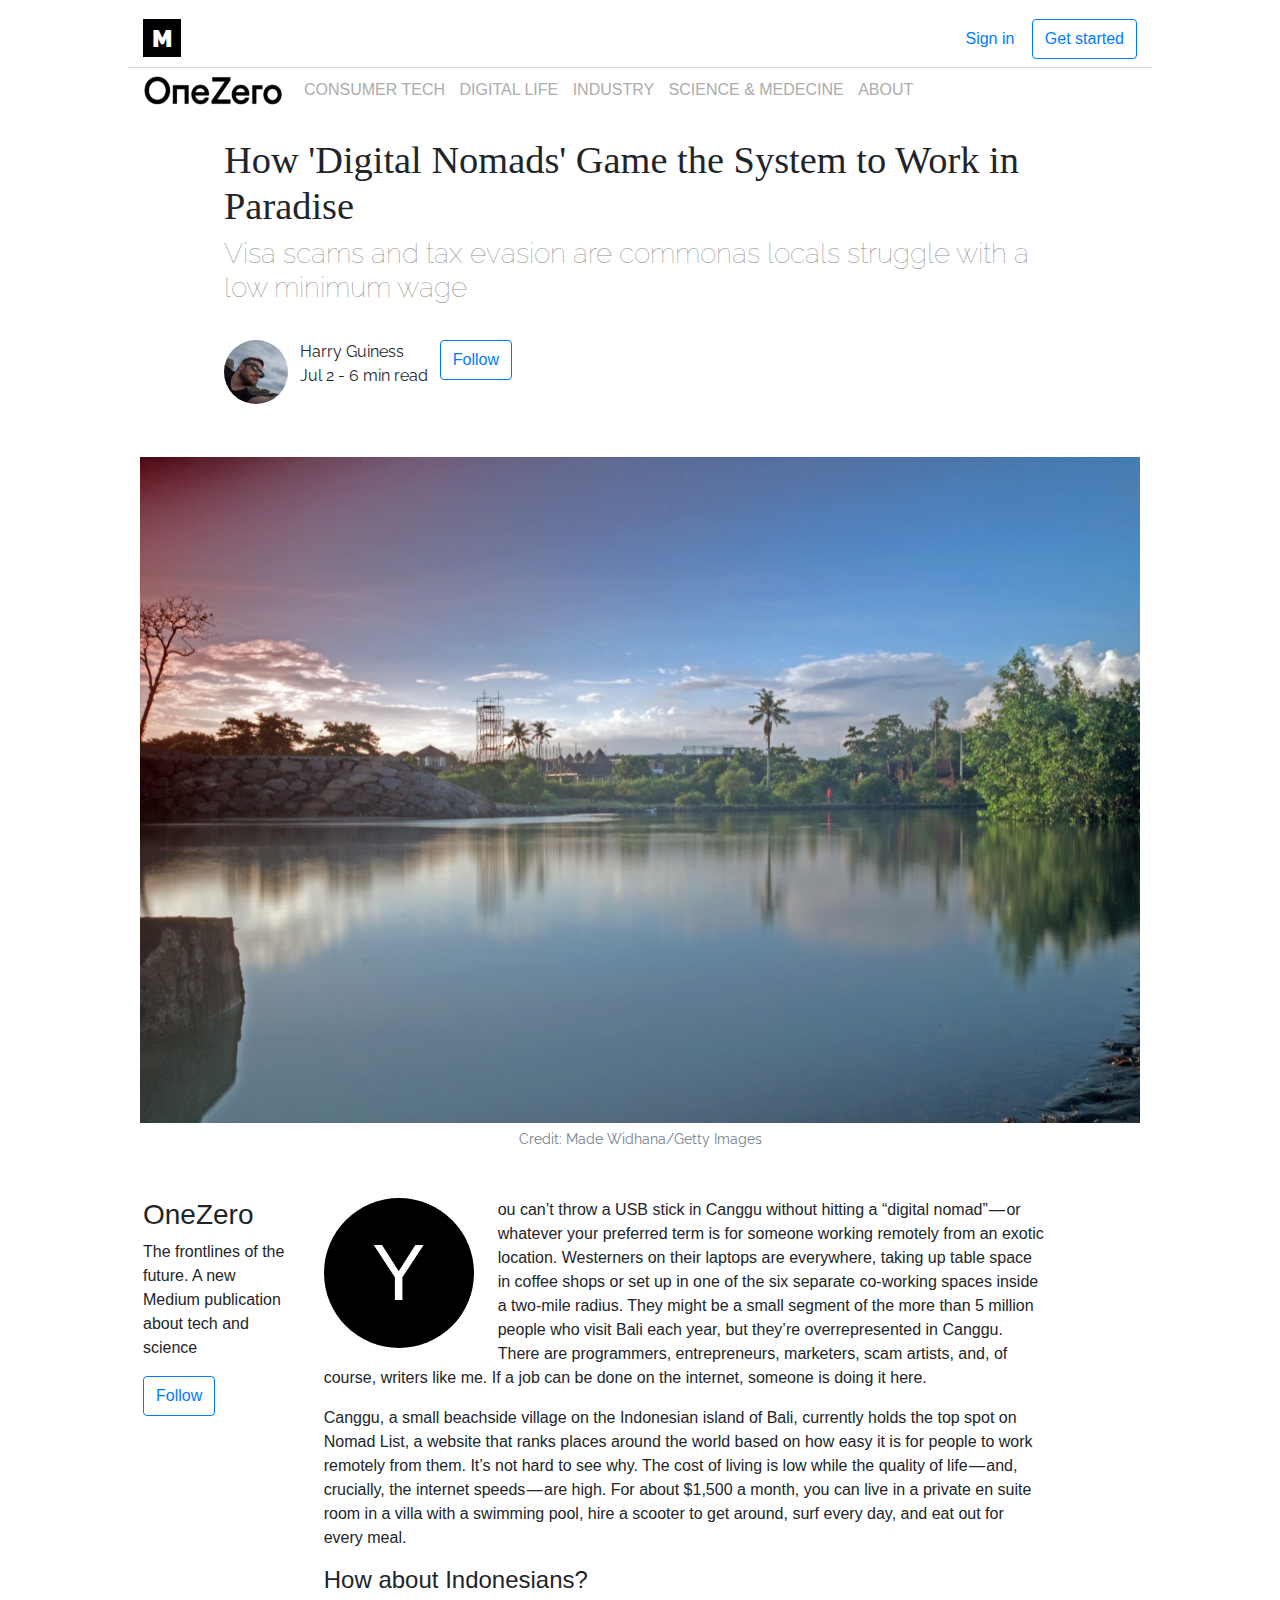
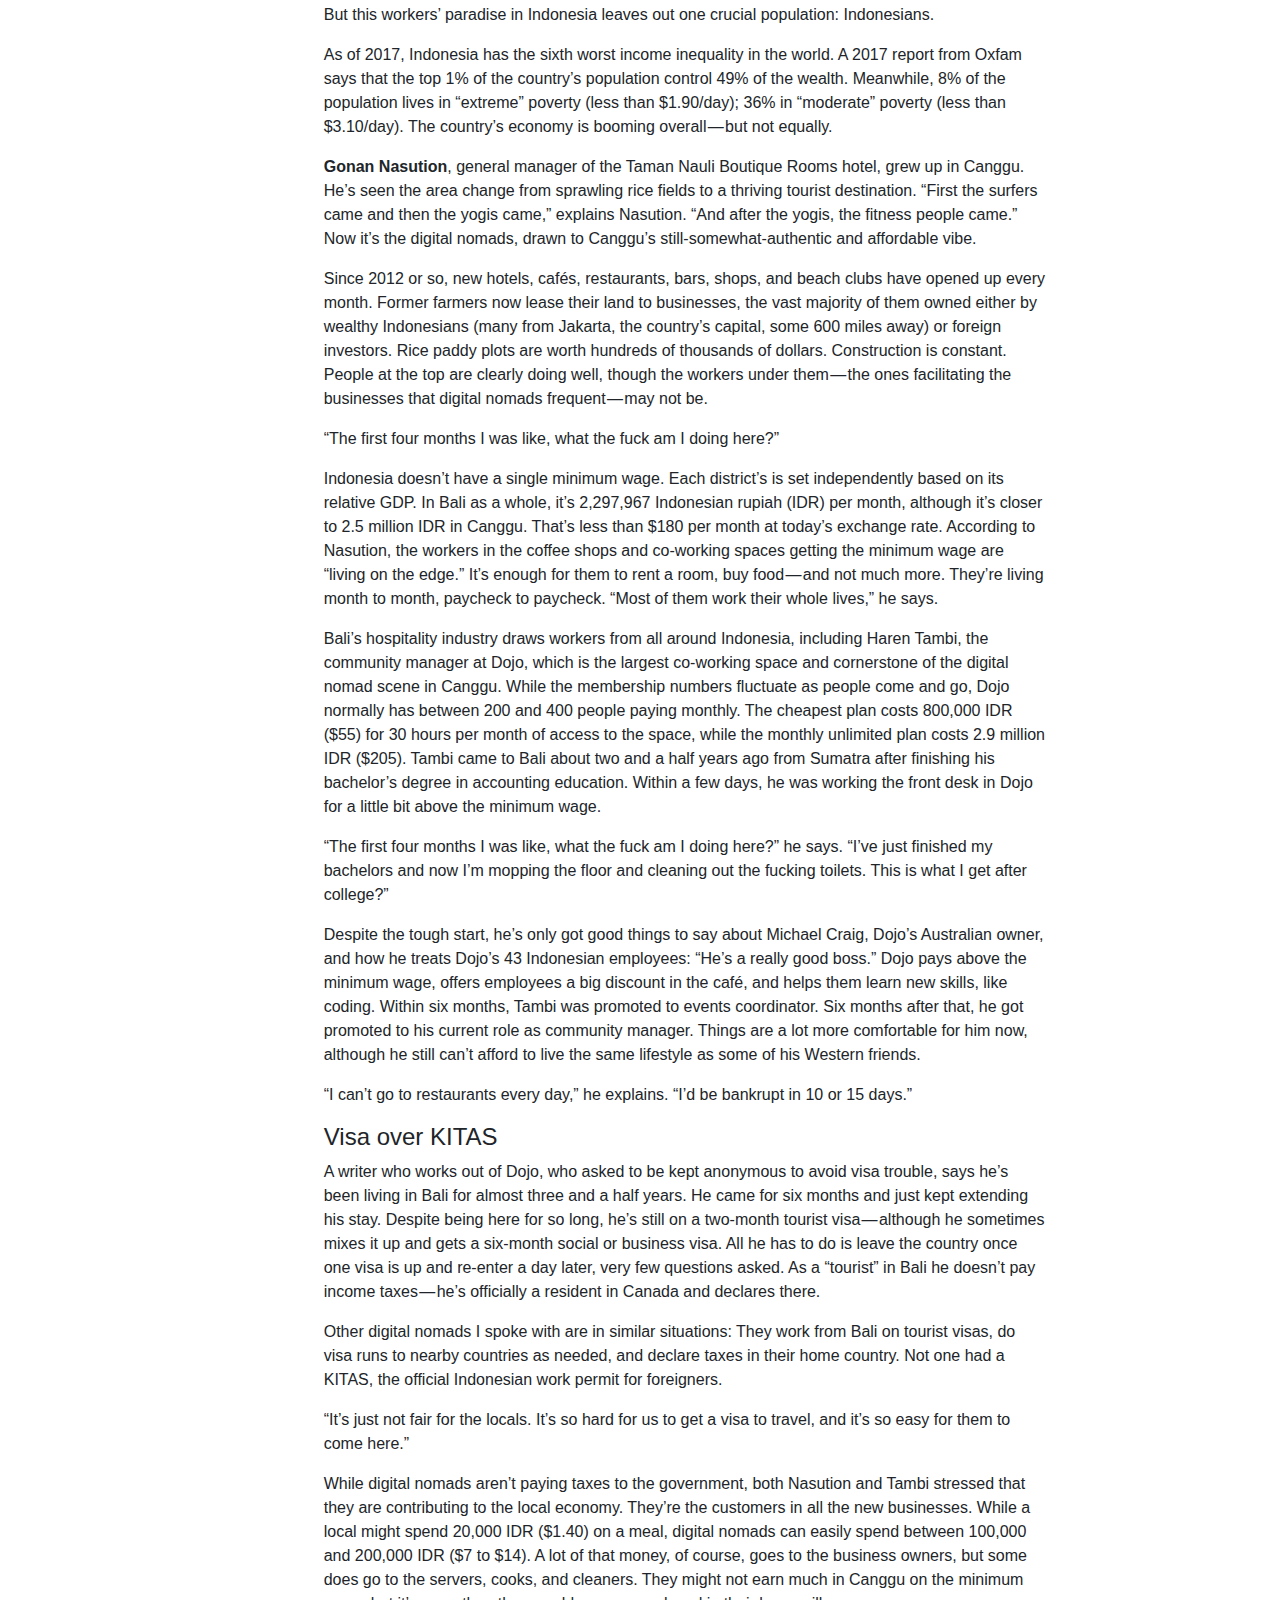
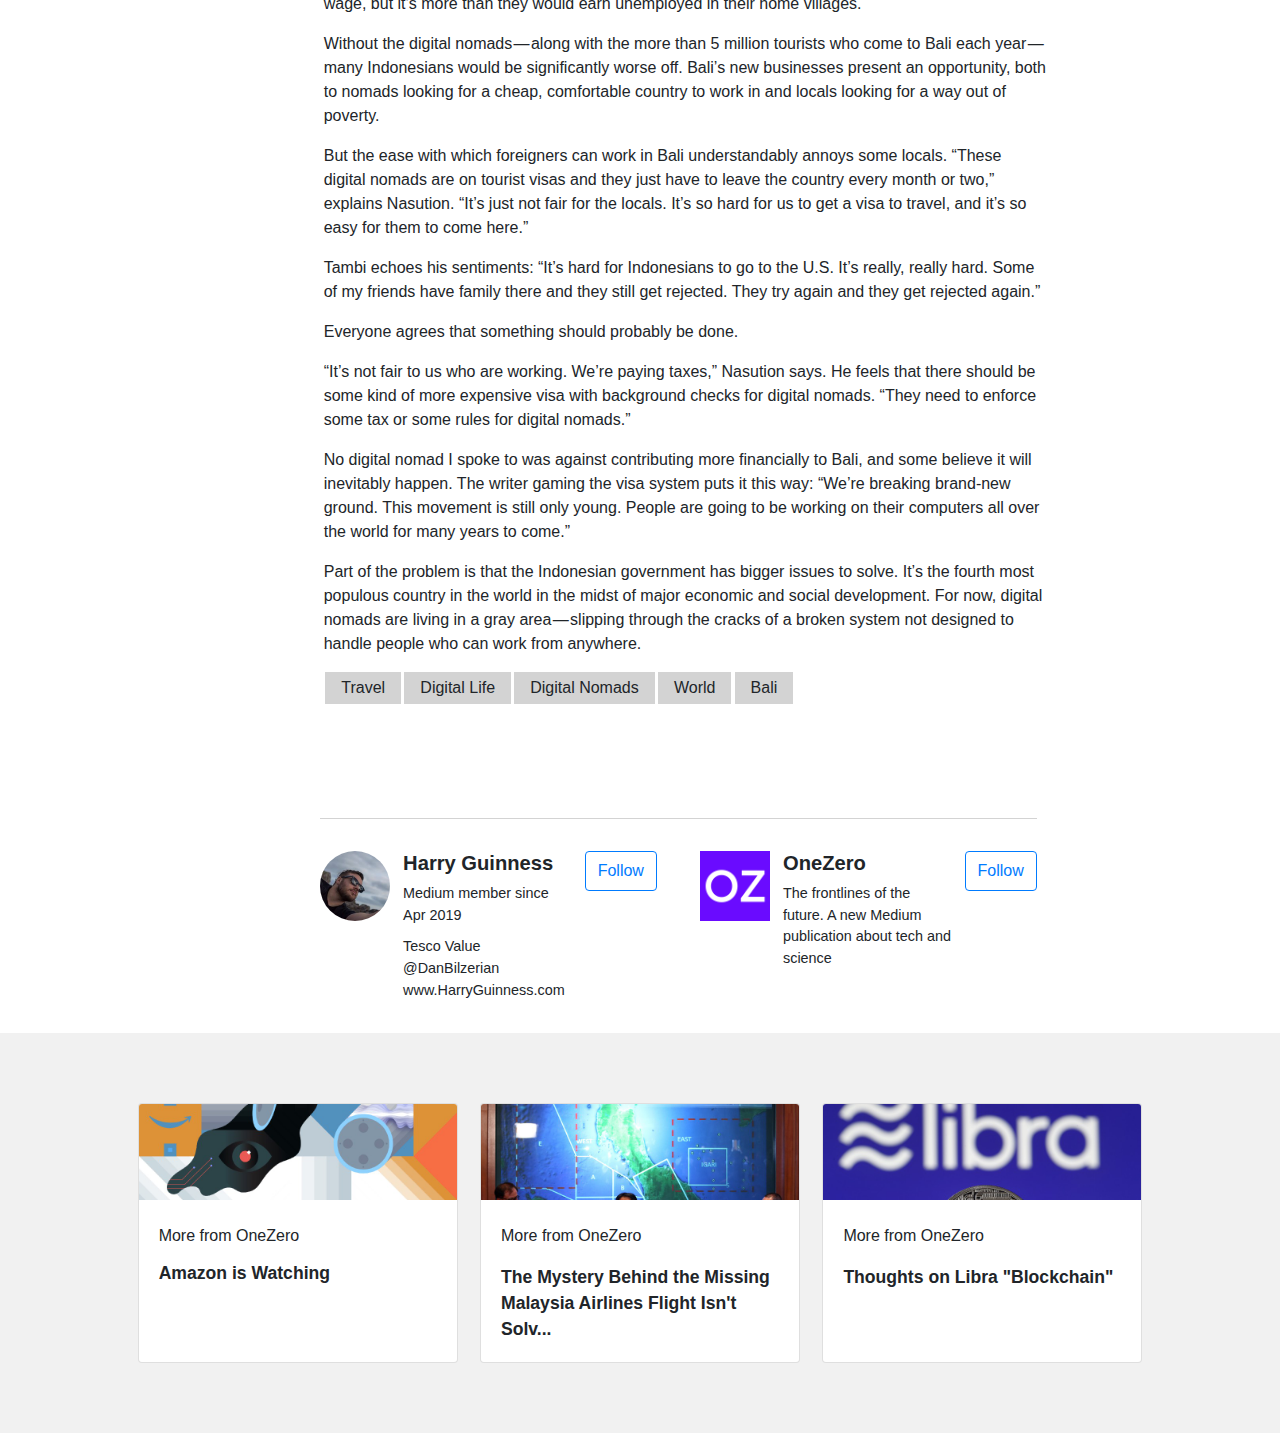
==== commit cc329309: "Add files via upload" ====
--- a/Integration - Reproduire une page/index.html
+++ b/Integration - Reproduire une page/index.html
@@ -22,7 +22,7 @@
                 <button type="button" class="btn btn-outline-primary">Get started</button>
             </div>
         </div>
-        <nav class="barre-bas">
+        <nav class="container-fluid barre-bas">
             <img src="one-zero.png" alt="">
             <div class="liens">
                 <a href="">CONSUMER TECH</a>
@@ -173,10 +173,10 @@
         </div>
     </section>
     <footer>
-        <div class="footer-haut">
-            <div class="haut-gauche">
+        <div class="container-fluid footer-haut">
+            <div class="haut-gauche-footer">
                 <img src="harry.jpg" alt="">
-                <div class="centre">
+                <div class="centre centre-gauche">
                     <h3>Harry Guinness</h3>
                     <p>Medium member since Apr 2019</p>
                     <p>Tesco Value</p>
@@ -185,9 +185,9 @@
                 </div>
                 <button type="button" class="btn btn-outline-primary">Follow</button>
             </div>
-            <div class="haut-gauche">
+            <div class="haut-droit-footer">
                 <img src="oz.png" alt="">
-                <div class="centre">
+                <div class="centre centre-droit">
                     <h3>OneZero</h3>
                     <p>The frontlines of the future. A new Medium publication about tech and science</p>
                 </div>
@@ -196,19 +196,19 @@
         </div>
         <div class="footer-bas">
             <div class="card">
-                <img class="card-img-top" src="/images/pathToYourImage.png" alt="Card image cap">
+                <img class="card-img-top" src="amazon.jpg" alt="Card image cap">
+                <p class="card-title font-weight-light">More from OneZero</p>
+                <p class="card-body"> Amazon is Watching </p>
+            </div>
+            <div class="card">
+                <img class="card-img-top" src="malaysia.jpg" alt="Card image cap">
                 <p class="font-weight-light">More from OneZero</p>
-                <div class="card-body"> Amazon is Watching </div>
+                <p class="card-body"> The Mystery Behind the Missing Malaysia Airlines Flight Isn't Solv... </p>
             </div>
             <div class="card">
-                <img class="card-img-top" src="/images/pathToYourImage.png" alt="Card image cap">
+                <img class="card-img-top" src="libra.jpg" alt="Card image cap">
                 <p class="font-weight-light">More from OneZero</p>
-                <div class="card-body"> The Mystery Behind the Missing Malaysia Airlines Flight Isn't Solv... </div>
-            </div>
-            <div class="card">
-                <img class="card-img-top" src="/images/pathToYourImage.png" alt="Card image cap">
-                <p class="font-weight-light">More from OneZero</p>
-                <div class="card-body"> Thoughts on Libra "Blockchain" </div>
+                <p class="card-body"> Thoughts on Libra "Blockchain" </p>
             </div>
         </div>
     </footer>
--- a/Integration - Reproduire une page/style.css
+++ b/Integration - Reproduire une page/style.css
@@ -1,9 +1,11 @@
 *{
     margin: 0;
+    padding: 0;
 }
 
 /* - - - - - - HEADER - - - - - - - */
 .barre-haut{
+    width: 80%;
     margin-top: 1.2em;
     display: flex;
     justify-content: space-between;
@@ -14,22 +16,21 @@
     width: 38px;
     height: 38px;
     background-color: black;
-    color: blanchedalmond;
+    color:white;
     text-align: center;
     line-height: 40px;
-    margin-left: 13em;
-    font-family: 'Raleway', sans-serif;
-    font-size: 1em;
-}
-.haut-droit{
-    margin-right: 12.5em;
-}
+    font-family: 'Raleway', sans-serif;
+    font-size: 1.5em;
+    font-weight: 900;
+}
+
 .barre-bas{
     display: flex;
     flex-wrap: wrap;
-    margin-left: 13em;
-    margin-right: 10em;
-    min-height: 2.5em;
+    width: 80%;
+    justify-content: start;
+    
+    /*min-height: 2.5em;*/
 }
 .barre-bas img{
     width: 140px;
@@ -46,7 +47,7 @@
 }
 /* - - - - - - TITRE - - - - - - - */
 .TITRE{
-    width: 60%;
+    width: 70%;
     height: 20em;
     margin-top: 1.5em;;
     padding-left: 2em;
@@ -56,7 +57,7 @@
 }
 .TITRE h2{
     font-family: Georgia;
-    font-size: 3em;
+    font-size: 2.4em;
 }
 .TITRE h3{
     color: rgb(141, 141, 141);
@@ -91,11 +92,10 @@
 /* - - - - - - IMAGE - - - - - - - */
 
 .image img{
-    min-width: 20%;
-    max-height: 200px;
-    max-height: 740px;
-    max-width: 100%;
-    display: flex;
+    width: 80%;
+    display: flex;
+    justify-content: center;
+    align-items: center;
     margin-right: auto;
     margin-left: auto;
 }
@@ -104,17 +104,23 @@
     font-family: 'Raleway', sans-serif;
     font-size: 0.9em;
     color: slategrey;
+    padding-top: 5px;;
 }
 /* - - - - - - SECTION ARTICLE - - - - - - - */
 .page-principale{
-    margin-top: 3em;;
+    width: 80%;
+    max-width: 100%;
+    margin-top: 3em;
+    margin-bottom: -2em;
     display: grid;
     grid-template-columns: 2fr 8fr 1fr;
     grid-template-rows: 15fr 1fr;
+    
 }
 .mots-clefs{
     grid-row: 2 / 2;
     grid-column: 2 / 3;
+    height: 50px;;
 }
 .aside-haut{
     padding-right: 2em;;
@@ -125,9 +131,88 @@
     background-color: black;
     color: white;
     text-align: center;
-    width: 4em;
-    height: 4em;
+    width: 150px;
+    height: 150px;
     border-radius: 50%;
-    font-size: 2em;
+    font-size: 5em;
+    line-height: 150px;
+    margin-right: .3em;
+}
+.mots-clefs{
+    display: flex;
+    width: 100%;
+}
+.tags{
+    
+    height: 2em;
     line-height: 2em;
+    padding: 0 1em;
+    background-color: lightgray;
+    margin: 0 0.1em;
+}
+/* ===============
+      SECTION FOOTER 
+    ===============*/
+.footer-haut{
+    width: 56%;
+    display: flex;
+    justify-content: space-between;
+    border-top: 1px solid lightgrey;
+    padding: 2em 0 ;
+    margin-left: 25%;
+
+}
+.footer-haut img{
+    width: 70px;
+    height: 70px;
+    
+}
+.footer-haut h3{
+    font-size: 1.4em;
+    font-weight: 700;
+}
+.haut-gauche-footer img{
+    border-radius: 50%;
+}
+.haut-gauche-footer, .haut-droit-footer{
+
+    display: flex;
+    justify-content: space-between;
+    width: 47%;
+    font-size: 0.9em;
+}
+.centre{
+    width: 50%;
+    margin: 0;
+    padding: 0;
+}
+.centre-gauche p{
+    margin: 0;
+}
+.centre-gauche p:nth-child(3){
+    margin-top: 10px;
+}
+.footer-bas{
+    width: 100%;
+    height: 400px;
+    background-color: #f1f1f1;
+    display: flex;
+    justify-content: center;
+    align-items: center;
+}
+.card{
+    border-radius: 4px 4px 4px 4px;
+    display: flex;
+    height: 65%;
+    width: 25%;
+    margin: 0 .7em;
+}
+.font-weight-light{
+    padding-left: 1.25rem;
+    padding-top: 1.5rem;
+}
+.card-body{
+    padding-top: 0;
+    font-size: 1.1em;
+    font-weight: 700;
 }